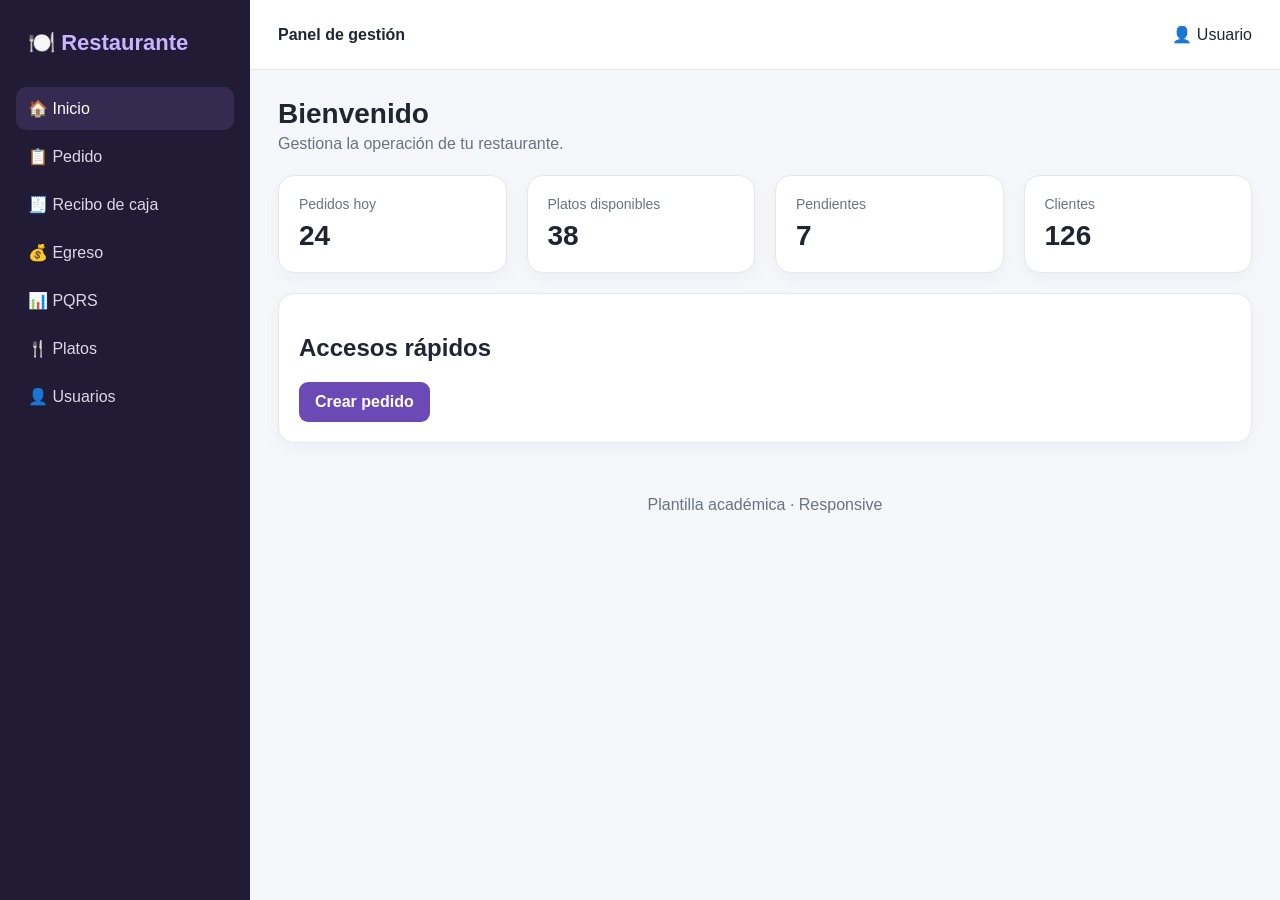
==== index.html @ 915c00a6 "Base inicial del proyecto" ====
<!doctype html><html lang="es"><head><meta charset="utf-8"><meta name="viewport" content="width=device-width,initial-scale=1"><title>Restaurante</title><link rel="stylesheet" href="css/style.css"></head><body><div class="app"><aside class="sidebar"><div class="brand">🍽️ <span>Restaurante</span></div><nav class="nav"><a class="active" href="index.html">🏠 Inicio</a><a href="pages/pedido.html">📋 Pedido</a><a href="#">🧾 Recibo de caja</a><a href="#">💰 Egreso</a><a href="#">📊 PQRS</a><a href="#">🍴 Platos</a><a href="#">👤 Usuarios</a></nav></aside><main class="main"><header class="topbar"><button class="menu-btn">☰</button><b>Panel de gestión</b><span>👤 Usuario</span></header><section class="content"><div class="page-head"><div><h1>Bienvenido</h1><p>Gestiona la operación de tu restaurante.</p></div></div><div class="grid cards"><div class="card"><div class="card-title">Pedidos hoy</div><div class="card-value">24</div></div><div class="card"><div class="card-title">Platos disponibles</div><div class="card-value">38</div></div><div class="card"><div class="card-title">Pendientes</div><div class="card-value">7</div></div><div class="card"><div class="card-title">Clientes</div><div class="card-value">126</div></div></div><div class="card" style="margin-top:20px"><h2>Accesos rápidos</h2><a class="btn btn-primary" href="pages/pedido.html">Crear pedido</a></div></section><div class="footer">Plantilla académica · Responsive</div></main></div><script src="js/app.js"></script></body></html>
---- css/style.css ----
*{box-sizing:border-box}body{margin:0;font-family:Arial,sans-serif;background:#f5f7fb;color:#202532}.app{display:flex;min-height:100vh}.sidebar{width:250px;background:#211b35;color:white;padding:22px 16px;position:fixed;inset:0 auto 0 0}.brand{font-size:22px;font-weight:700;padding:8px 12px 26px}.brand span{color:#c9b4ff}.nav a{display:block;color:#ddd7ea;text-decoration:none;padding:12px;border-radius:10px;margin:5px 0}.nav a:hover,.nav a.active{background:#352b50;color:#fff}.main{margin-left:250px;width:calc(100% - 250px)}.topbar{height:70px;background:white;border-bottom:1px solid #e5e7eb;display:flex;align-items:center;justify-content:space-between;padding:0 28px}.menu-btn{display:none;border:0;background:none;font-size:24px}.content{padding:28px;max-width:1400px;margin:auto}.page-head{display:flex;justify-content:space-between;align-items:center;margin-bottom:22px}.page-head h1{margin:0 0 5px;font-size:28px}.page-head p{margin:0;color:#6b7280}.grid{display:grid;gap:20px}.cards{grid-template-columns:repeat(4,1fr)}.card{background:white;border:1px solid #e5e7eb;border-radius:16px;padding:20px;box-shadow:0 5px 18px rgba(30,30,60,.04)}.card-title{color:#6b7280;font-size:14px}.card-value{font-size:28px;font-weight:700;margin-top:8px}.layout{grid-template-columns:1.5fr 1fr}.toolbar{display:flex;flex-wrap:wrap;gap:10px;margin-bottom:18px}input,select{width:100%;border:1px solid #e5e7eb;border-radius:9px;padding:11px 12px;background:#fff}.btn{border:0;border-radius:9px;padding:11px 16px;cursor:pointer;font-weight:600;text-decoration:none;display:inline-block}.btn-primary{background:#6c4ab6;color:white}.btn-light{background:#f0eef5;color:#202532}.product-grid{display:grid;grid-template-columns:repeat(3,1fr);gap:14px}.product{border:1px solid #e5e7eb;border-radius:13px;padding:15px}.product h3{margin:0 0 5px}.product p{margin:0 0 12px;color:#6b7280;font-size:13px}.price{font-weight:700;margin-bottom:10px}.total{display:flex;justify-content:space-between;font-size:19px;font-weight:700;border-top:1px solid #e5e7eb;padding-top:15px;margin-top:15px}.notice{padding:12px 14px;border-radius:10px;background:#f1edff;color:#50388a;margin-bottom:18px}.field{margin-bottom:15px}.field label{display:block;font-weight:600;font-size:14px;margin-bottom:7px}.footer{padding:25px;color:#6b7280;text-align:center}@media(max-width:1100px){.cards{grid-template-columns:repeat(2,1fr)}.layout{grid-template-columns:1fr}}@media(max-width:767px){.sidebar{transform:translateX(-100%);transition:.25s}.sidebar.open{transform:translateX(0)}.main{margin-left:0;width:100%}.menu-btn{display:block}.topbar{padding:0 16px}.content{padding:18px 14px}.page-head{align-items:flex-start;flex-direction:column;gap:15px}.cards,.product-grid{grid-template-columns:1fr}.page-head h1{font-size:23px}}
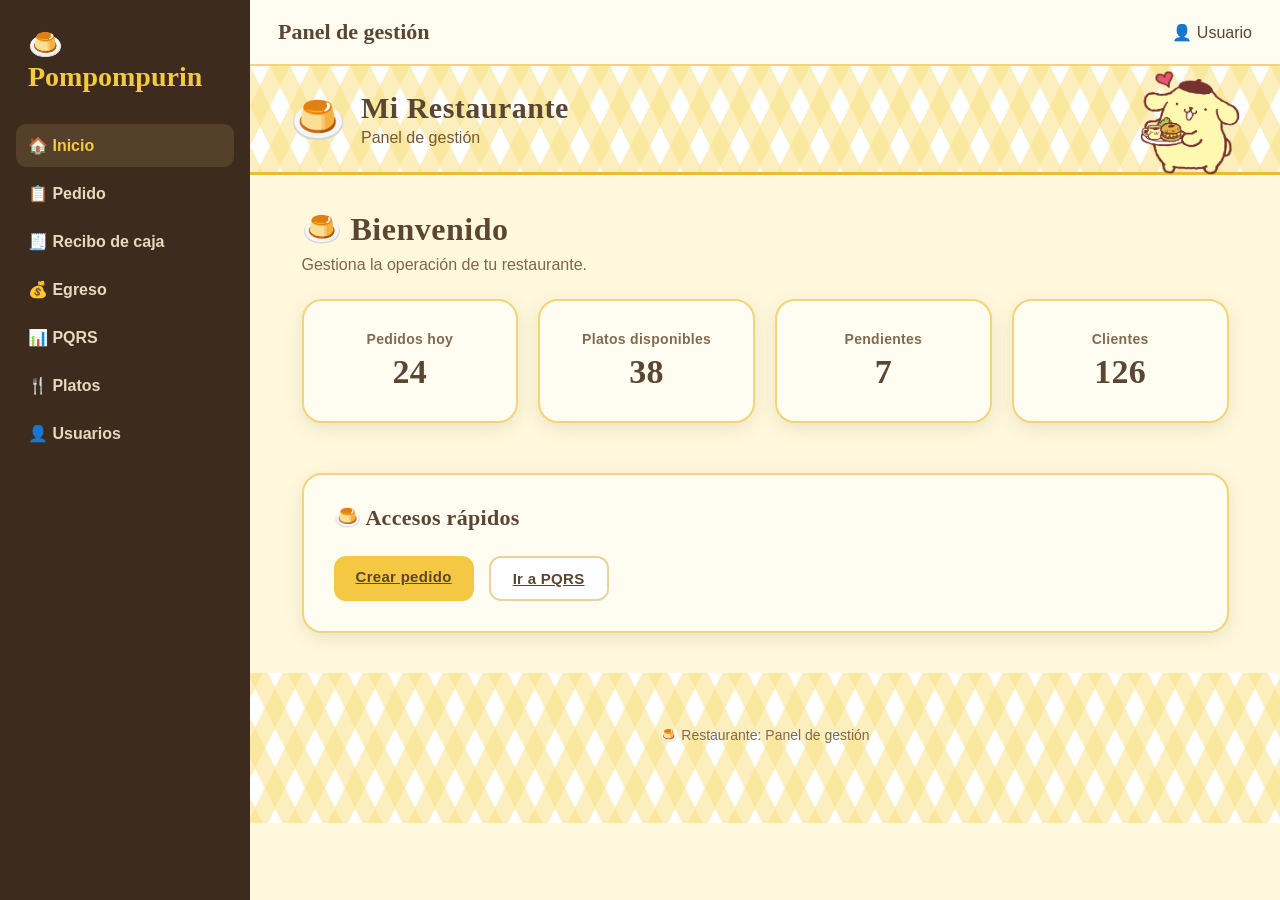
==== commit 1a13cb81: "Estiliza index.html al tema Pompompurin y extrae el dashboard a un componente compartido - Crea js/d" ====
--- a/index.html
+++ b/index.html
@@ -1 +1,97 @@
-<!doctype html><html lang="es"><head><meta charset="utf-8"><meta name="viewport" content="width=device-width,initial-scale=1"><title>Restaurante</title><link rel="stylesheet" href="css/style.css"></head><body><div class="app"><aside class="sidebar"><div class="brand">🍽️ <span>Restaurante</span></div><nav class="nav"><a class="active" href="index.html">🏠 Inicio</a><a href="pages/pedido.html">📋 Pedido</a><a href="#">🧾 Recibo de caja</a><a href="#">💰 Egreso</a><a href="#">📊 PQRS</a><a href="#">🍴 Platos</a><a href="#">👤 Usuarios</a></nav></aside><main class="main"><header class="topbar"><button class="menu-btn">☰</button><b>Panel de gestión</b><span>👤 Usuario</span></header><section class="content"><div class="page-head"><div><h1>Bienvenido</h1><p>Gestiona la operación de tu restaurante.</p></div></div><div class="grid cards"><div class="card"><div class="card-title">Pedidos hoy</div><div class="card-value">24</div></div><div class="card"><div class="card-title">Platos disponibles</div><div class="card-value">38</div></div><div class="card"><div class="card-title">Pendientes</div><div class="card-value">7</div></div><div class="card"><div class="card-title">Clientes</div><div class="card-value">126</div></div></div><div class="card" style="margin-top:20px"><h2>Accesos rápidos</h2><a class="btn btn-primary" href="pages/pedido.html">Crear pedido</a></div></section><div class="footer">Plantilla académica · Responsive</div></main></div><script src="js/app.js"></script></body></html>+<!DOCTYPE html>
+<html lang="es">
+
+<head>
+    <meta charset="UTF-8">
+    <meta name="viewport" content="width=device-width, initial-scale=1.0">
+
+    <title>Inicio | Pompompurin Restaurante</title>
+
+    <link rel="stylesheet" href="css/pedido.css">
+    <link rel="stylesheet" href="css/dashboard.css">
+</head>
+
+<body>
+
+    <div class="app">
+
+        <div id="dashboard-sidebar"></div>
+
+        <main class="main">
+
+            <div id="dashboard-topbar"></div>
+
+            <header class="encabezado">
+
+                <div class="logo">
+                    🍮
+                </div>
+                <img src="img/comida.png" alt="Pompompurin">
+
+                <div>
+                    <h1>Mi Restaurante</h1>
+                    <p>Panel de gestión</p>
+                </div>
+
+            </header>
+
+            <!-- contenido principal -->
+            <div class="contenedor">
+
+                <div class="titulo">
+                    <h2>🍮 Bienvenido</h2>
+                    <p>Gestiona la operación de tu restaurante.</p>
+                </div>
+
+                <!-- métricas -->
+                <div class="metricas">
+
+                    <section class="tarjeta metrica">
+                        <div class="metrica-title">Pedidos hoy</div>
+                        <div class="metrica-value">24</div>
+                    </section>
+
+                    <section class="tarjeta metrica">
+                        <div class="metrica-title">Platos disponibles</div>
+                        <div class="metrica-value">38</div>
+                    </section>
+
+                    <section class="tarjeta metrica">
+                        <div class="metrica-title">Pendientes</div>
+                        <div class="metrica-value">7</div>
+                    </section>
+
+                    <section class="tarjeta metrica">
+                        <div class="metrica-title">Clientes</div>
+                        <div class="metrica-value">126</div>
+                    </section>
+
+                </div>
+
+                <!-- accesos rápidos -->
+                <section class="tarjeta">
+                    <h3>🍮 Accesos rápidos</h3>
+                    <div class="acciones" style="justify-content:flex-start">
+                        <a class="btn guardar" href="pages/pedido.html">Crear pedido</a>
+                        <a class="btn cancelar" href="pages/PQRS.html">Ir a PQRS</a>
+                    </div>
+                </section>
+
+            </div>
+
+            <!--pie de paginaaaaa-->
+            <footer>
+                <p>🍮 Restaurante: Panel de gestión</p>
+            </footer>
+
+        </main>
+    </div>
+
+    <script src="js/dashboard.js"></script>
+    <script>
+        montarDashboard({ activo: 'inicio', base: '', titulo: 'Panel de gestión' });
+    </script>
+
+</body>
+
+</html>
--- a/css/pedido.css
+++ b/css/pedido.css
@@ -0,0 +1,426 @@
+@import url('https://fonts.googleapis.com/css2?family=Dancing+Script:wght@500;600;700&display=swap');
+
+.encabezado h1,
+.titulo h2,
+.tarjeta h3,
+.tarjeta-resumen h3 {
+    font-family: "Dancing Script", cursive;
+}
+
+/*-------Pompompurin*/ 
+
+body {
+    margin: 0;
+    background-color: #fff8dc;
+    font-family: "Trebuchet MS", Arial, sans-serif;
+    color: #5a4632;
+}
+
+/*---- class encabezado*/
+
+.encabezado {
+    padding: 25px 40px;
+    display: flex;
+    align-items: center;
+    gap: 15px;
+    border-bottom: 3px solid #e8bd32;
+
+    background-image: url("../img/cuadros.jpg");
+    background-size: 400px 400px;
+}
+
+.encabezado img {
+    position: absolute;
+    right: 40px;
+    top: 5px;
+    width: 100px;
+    height: auto;
+}
+
+.logo {
+    font-size: 45px;
+}
+
+.encabezado h1 {
+    margin: 0;
+    color: #5a4632;
+    font-size: 30px;
+    font-weight: 700;
+    letter-spacing: 0.5px;
+}
+
+.encabezado p {
+    margin: 4px 0 0;
+    color: #76583a;
+    font-size: 16px;
+}
+
+/*---contenedor principal*/
+
+.contenedor {
+    width:90%;
+    max-width:1000px;
+    margin:35px auto;
+
+}
+
+/*--titulo--*/
+
+.titulo {
+    margin-bottom:25px;
+}
+
+.titulo h2 {
+    margin-bottom: 8px;
+    color: #5a4632;
+    font-size: 32px;
+    font-weight: 700;
+    letter-spacing: 0.5px;
+}
+
+.titulo p {
+    margin: 0;
+    color: #80664a;
+}
+
+/* ------- tarjetas */
+
+.tarjeta,
+.tarjeta-resumen {
+    background-color: #fffdf2;
+    border-radius: 20px;
+    padding: 30px;
+    margin-bottom: 25px;
+    box-shadow: 0 5px 18px rgba(90, 70, 50, 0.12);
+    border: 2px solid #f3d477;
+    font-weight: 700;
+    letter-spacing: 0.3px;
+}
+
+.tarjeta h3,
+.tarjeta-resumen h3 {
+    margin-top: 0;
+    margin-bottom: 25px;
+    color: #5a4632;
+    font-size: 22px;
+}
+
+/*-------formulario*/
+
+.formulario {
+    display: grid;
+    grid-template-columns: repeat(2, 1fr);
+    gap: 20px;
+}
+
+.campo {
+    display: flex;
+    flex-direction: column;
+    gap: 8px;
+}
+
+.campo label {
+    font-weight: bold;
+    color: #5a4632;
+}
+
+.campo input,
+.campo select {
+    width: 100%;
+    box-sizing: border-box;
+    padding: 12px 14px;
+    border: 2px solid #eadca8;
+    border-radius: 10px;
+    background-color: #fff;
+    color: #5a4632;
+    font-size: 15px;
+}
+
+/* Efecto al seleccionar un campo */
+
+.campo input:focus,
+.campo select:focus {
+    outline: none;
+    border-color: #e5b93f;
+    box-shadow: 0 0 0 3px rgba(229, 185, 63, 0.20);
+}
+
+/* ------- botones*/
+
+.acciones {
+    display: flex;
+    justify-content: flex-end;
+    gap: 15px;
+    margin-top: 20px;
+}
+
+.btn {
+    border: none;
+    border-radius: 12px;
+    padding: 12px 22px;
+    font-size: 15px;
+    font-weight: bold;
+    cursor: pointer;
+}
+
+.cancelar {
+    background-color: #fff;
+    color: #5a4632;
+    border: 2px solid #e8d49a;
+}
+
+.guardar {
+    background-color: #f4c842;
+    color: #5a4632;
+}
+
+.guardar:hover {
+    background-color: #e9b92e;
+}
+
+/* ------- pie de pagina*/
+
+footer {
+    width: 100%;
+    min-height: 150px;
+    box-sizing: border-box;
+
+    text-align: center;
+    padding: 40px 20px;
+    margin-top: 40px;
+
+    color: #806b50;
+    font-size: 14px;
+
+    background-image: url("../img/cuadros.jpg");
+    background-size: 400px 400px;
+    background-position: center;
+    background-repeat: repeat;
+}
+/* ------- campo del formulario*/
+
+.campo input::placeholder {
+    color: #b8a98e;
+}
+
+/* ------- resumen- */
+
+.Pedido-vacio {
+    text-align: center;
+    padding: 25px;
+    color: #806b50;
+}
+
+.icono-pedido {
+    font-size: 45px;
+    margin-bottom: 10px;
+}
+
+.Pedido-vacio p {
+    font-weight: bold;
+    margin-bottom: 8px;
+}
+
+.Pedido-vacio span {
+    font-size: 14px;
+}
+
+.total {
+    display: flex;
+    justify-content: space-between;
+    align-items: center;
+    border-top: 2px solid #eadca8;
+    padding-top: 18px;
+    margin-top: 15px;
+    font-size: 20px;
+    color: #5a4632;
+}
+
+/*----Para celulares o tablets-//
+
+/* =========================================
+   DISEÑO RESPONSIVE
+   ========================================= */
+
+/* Tablets */
+@media screen and (max-width: 768px) {
+
+    .encabezado {
+        padding: 20px;
+        gap: 10px;
+    }
+
+    .encabezado img {
+        right: 20px;
+        top: 10px;
+        width: 75px;
+    }
+
+    .encabezado h1 {
+        font-size: 26px;
+    }
+
+    .encabezado p {
+        font-size: 14px;
+    }
+
+    .contenedor {
+        width: 90%;
+        margin: 25px auto;
+    }
+
+    .titulo h2 {
+        font-size: 28px;
+    }
+
+    .tarjeta,
+    .tarjeta-resumen {
+        padding: 22px;
+    }
+
+    .formulario {
+        grid-template-columns: 1fr;
+        gap: 18px;
+    }
+
+    .acciones {
+        justify-content: center;
+        flex-wrap: wrap;
+    }
+}
+
+/* CELULARES----*/
+@media screen and (max-width: 480px) {
+
+    /* Encabezado */
+    .encabezado {
+        padding: 15px;
+        min-height: 75px;
+        position: relative;
+    }
+
+    .logo {
+        font-size: 35px;
+    }
+
+    .encabezado h1 {
+        font-size: 23px;
+    }
+
+    .encabezado p {
+        font-size: 13px;
+    }
+
+    /* Pompompurin no se sale ni se descuadra */
+    .encabezado img {
+        position: absolute;
+        right: 10px;
+        top: 10px;
+        width: 60px;
+        height: auto;
+    }
+
+
+    /* Contenido */
+    .contenedor {
+        width: 92%;
+        margin: 20px auto;
+    }
+
+
+    /* Titulo */
+    .titulo {
+        margin-bottom: 20px;
+    }
+
+    .titulo h2 {
+        font-size: 25px;
+        padding-right: 10px;
+    }
+
+    .titulo p {
+        font-size: 14px;
+        line-height: 1.5;
+    }
+
+
+    /* Tarjetas: UNA SOLA COLUMNA */
+    .tarjeta,
+    .tarjeta-resumen {
+        width: 100%;
+        box-sizing: border-box;
+        padding: 18px;
+        border-radius: 15px;
+        margin-bottom: 18px;
+    }
+
+    .tarjeta h3,
+    .tarjeta-resumen h3 {
+        font-size: 20px;
+        margin-bottom: 20px;
+    }
+
+
+    /* Formulario */
+    .formulario {
+        grid-template-columns: 1fr;
+        gap: 15px;
+    }
+
+    .campo input,
+    .campo select {
+        width: 100%;
+        font-size: 14px;
+        padding: 11px 12px;
+    }
+
+
+    /* Materia prima */
+    .materia-label {
+        font-size: 14px;
+        line-height: 1.3;
+    }
+
+    /* Resumen */
+    .Pedido-vacio {
+        padding: 18px 10px;
+    }
+
+    .icono-pedido {
+        font-size: 38px;
+    }
+
+    .Pedido-vacio p {
+        font-size: 14px;
+    }
+
+    .Pedido-vacio span {
+        font-size: 13px;
+        line-height: 1.4;
+    }
+
+    /* Total */
+    .total {
+        font-size: 18px;
+        padding-top: 15px;
+    }
+
+    /* Botones */
+    .acciones {
+        flex-direction: column;
+        gap: 10px;
+        margin-top: 15px;
+    }
+
+    .btn {
+        width: 100%;
+        padding: 12px;
+    }
+
+    /* Pie de pagina */
+    footer {
+        min-height: 120px;
+        padding: 30px 15px;
+        font-size: 13px;
+    }
+}
--- a/css/dashboard.css
+++ b/css/dashboard.css
@@ -0,0 +1,149 @@
+/* ================================================================
+   Dashboard Pompompurin — layout compartido (sidebar + topbar)
+   Se combina con pedido.css/pqrs.css/recibo.css/Comprobante.css,
+   que aportan el resto del tema (tarjetas, formularios, botones).
+   Se monta con js/dashboard.js -> montarDashboard({...})
+   ================================================================ */
+
+.app {
+    display: flex;
+    min-height: 100vh;
+}
+
+/* ---- Barra lateral ---- */
+.sidebar {
+    width: 250px;
+    background: #3d2c1d;
+    color: #f1e4c3;
+    padding: 22px 16px;
+    position: fixed;
+    inset: 0 auto 0 0;
+    overflow-y: auto;
+    box-sizing: border-box;
+    z-index: 30;
+}
+
+.sidebar .brand {
+    font-family: "Dancing Script", cursive;
+    font-size: 28px;
+    font-weight: 700;
+    padding: 6px 12px 26px;
+    color: #fff;
+}
+
+.sidebar .brand span {
+    color: #f4c842;
+}
+
+.sidebar .nav a {
+    display: block;
+    color: #e7d9bd;
+    text-decoration: none;
+    font-weight: 600;
+    padding: 12px;
+    border-radius: 10px;
+    margin: 5px 0;
+}
+
+.sidebar .nav a:hover,
+.sidebar .nav a.active {
+    background: #55402a;
+    color: #f4c842;
+}
+
+/* ---- Contenido principal ---- */
+.main {
+    margin-left: 250px;
+    width: calc(100% - 250px);
+    box-sizing: border-box;
+}
+
+/* ---- Barra superior ---- */
+.topbar {
+    height: 66px;
+    background: #fffdf2;
+    border-bottom: 2px solid #f3d477;
+    display: flex;
+    align-items: center;
+    justify-content: space-between;
+    padding: 0 28px;
+    box-sizing: border-box;
+}
+
+.topbar b {
+    font-family: "Dancing Script", cursive;
+    font-size: 22px;
+    font-weight: 700;
+    color: #5a4632;
+}
+
+.menu-btn {
+    display: none;
+    border: 0;
+    background: none;
+    font-size: 24px;
+    color: #5a4632;
+    cursor: pointer;
+}
+
+/* El encabezado Pompompurin de cada vista necesita quedar posicionado
+   para que su imagen (position:absolute) se ancle a él y no al viewport */
+.encabezado {
+    position: relative;
+}
+
+/* ---- Tarjetas de métricas (usadas en Inicio) ---- */
+.metricas {
+    display: grid;
+    grid-template-columns: repeat(4, 1fr);
+    gap: 20px;
+    margin-bottom: 25px;
+}
+
+.metrica {
+    text-align: center;
+}
+
+.metrica-title {
+    color: #806b50;
+    font-size: 14px;
+    font-weight: 700;
+}
+
+.metrica-value {
+    font-family: "Dancing Script", cursive;
+    font-size: 34px;
+    font-weight: 700;
+    color: #5a4632;
+    margin-top: 6px;
+}
+
+/* ---- Responsive ---- */
+@media (max-width: 1100px) {
+    .metricas {
+        grid-template-columns: repeat(2, 1fr);
+    }
+}
+
+@media (max-width: 767px) {
+    .sidebar {
+        transform: translateX(-100%);
+        transition: .25s;
+    }
+    .sidebar.open {
+        transform: translateX(0);
+    }
+    .main {
+        margin-left: 0;
+        width: 100%;
+    }
+    .menu-btn {
+        display: block;
+    }
+    .topbar {
+        padding: 0 16px;
+    }
+    .metricas {
+        grid-template-columns: 1fr;
+    }
+}
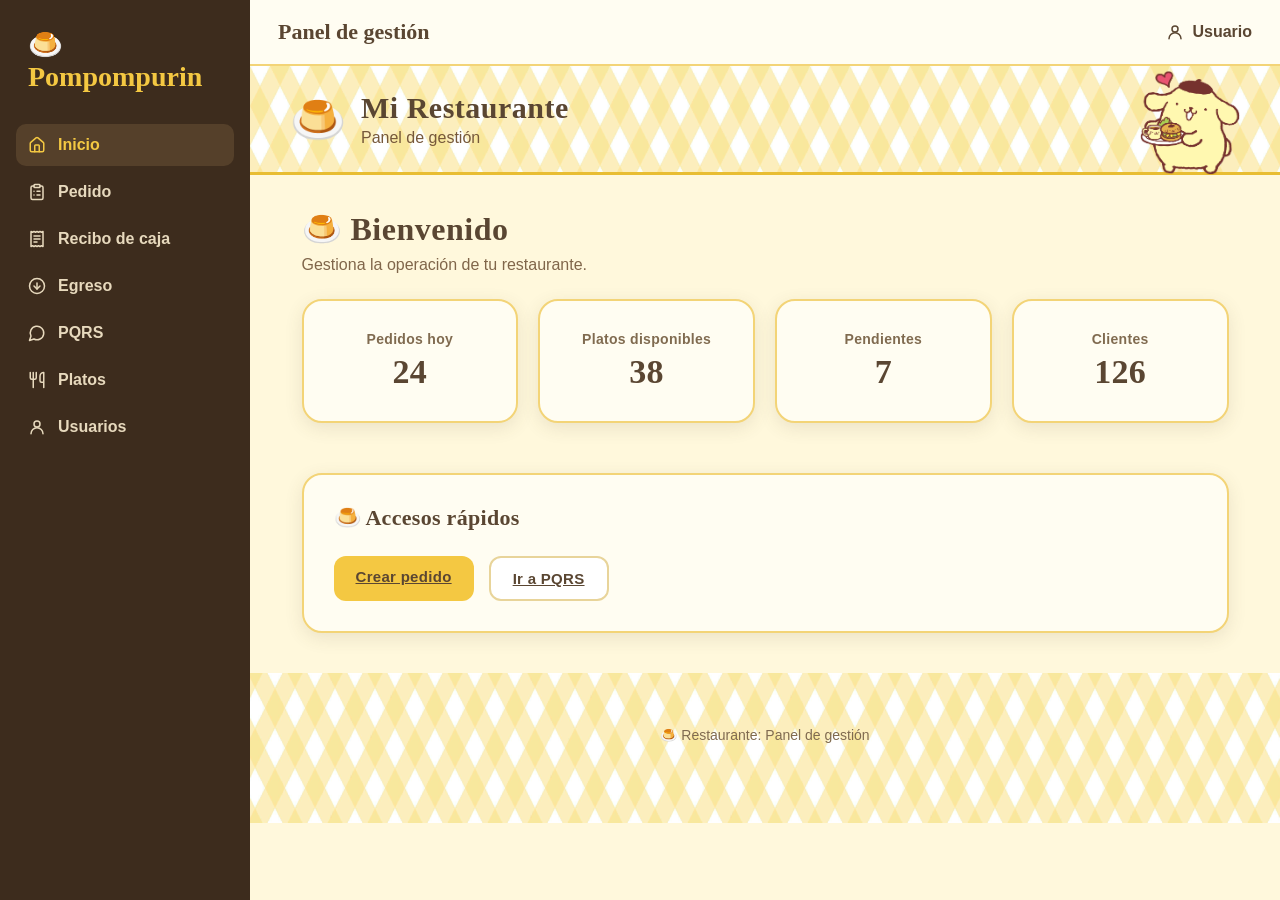
==== commit 1fad3fd2: "Pasada de responsive profesional en todas las vistas Pompompurin y PQRS a SVG - Crea css/responsive." ====
--- a/index.html
+++ b/index.html
@@ -9,6 +9,7 @@
 
     <link rel="stylesheet" href="css/pedido.css">
     <link rel="stylesheet" href="css/dashboard.css">
+    <link rel="stylesheet" href="css/responsive.css">
 </head>
 
 <body>
--- a/css/pedido.css
+++ b/css/pedido.css
@@ -236,191 +236,5 @@
     color: #5a4632;
 }
 
-/*----Para celulares o tablets-//
-
-/* =========================================
-   DISEÑO RESPONSIVE
-   ========================================= */
-
-/* Tablets */
-@media screen and (max-width: 768px) {
-
-    .encabezado {
-        padding: 20px;
-        gap: 10px;
-    }
-
-    .encabezado img {
-        right: 20px;
-        top: 10px;
-        width: 75px;
-    }
-
-    .encabezado h1 {
-        font-size: 26px;
-    }
-
-    .encabezado p {
-        font-size: 14px;
-    }
-
-    .contenedor {
-        width: 90%;
-        margin: 25px auto;
-    }
-
-    .titulo h2 {
-        font-size: 28px;
-    }
-
-    .tarjeta,
-    .tarjeta-resumen {
-        padding: 22px;
-    }
-
-    .formulario {
-        grid-template-columns: 1fr;
-        gap: 18px;
-    }
-
-    .acciones {
-        justify-content: center;
-        flex-wrap: wrap;
-    }
-}
-
-/* CELULARES----*/
-@media screen and (max-width: 480px) {
-
-    /* Encabezado */
-    .encabezado {
-        padding: 15px;
-        min-height: 75px;
-        position: relative;
-    }
-
-    .logo {
-        font-size: 35px;
-    }
-
-    .encabezado h1 {
-        font-size: 23px;
-    }
-
-    .encabezado p {
-        font-size: 13px;
-    }
-
-    /* Pompompurin no se sale ni se descuadra */
-    .encabezado img {
-        position: absolute;
-        right: 10px;
-        top: 10px;
-        width: 60px;
-        height: auto;
-    }
-
-
-    /* Contenido */
-    .contenedor {
-        width: 92%;
-        margin: 20px auto;
-    }
-
-
-    /* Titulo */
-    .titulo {
-        margin-bottom: 20px;
-    }
-
-    .titulo h2 {
-        font-size: 25px;
-        padding-right: 10px;
-    }
-
-    .titulo p {
-        font-size: 14px;
-        line-height: 1.5;
-    }
-
-
-    /* Tarjetas: UNA SOLA COLUMNA */
-    .tarjeta,
-    .tarjeta-resumen {
-        width: 100%;
-        box-sizing: border-box;
-        padding: 18px;
-        border-radius: 15px;
-        margin-bottom: 18px;
-    }
-
-    .tarjeta h3,
-    .tarjeta-resumen h3 {
-        font-size: 20px;
-        margin-bottom: 20px;
-    }
-
-
-    /* Formulario */
-    .formulario {
-        grid-template-columns: 1fr;
-        gap: 15px;
-    }
-
-    .campo input,
-    .campo select {
-        width: 100%;
-        font-size: 14px;
-        padding: 11px 12px;
-    }
-
-
-    /* Materia prima */
-    .materia-label {
-        font-size: 14px;
-        line-height: 1.3;
-    }
-
-    /* Resumen */
-    .Pedido-vacio {
-        padding: 18px 10px;
-    }
-
-    .icono-pedido {
-        font-size: 38px;
-    }
-
-    .Pedido-vacio p {
-        font-size: 14px;
-    }
-
-    .Pedido-vacio span {
-        font-size: 13px;
-        line-height: 1.4;
-    }
-
-    /* Total */
-    .total {
-        font-size: 18px;
-        padding-top: 15px;
-    }
-
-    /* Botones */
-    .acciones {
-        flex-direction: column;
-        gap: 10px;
-        margin-top: 15px;
-    }
-
-    .btn {
-        width: 100%;
-        padding: 12px;
-    }
-
-    /* Pie de pagina */
-    footer {
-        min-height: 120px;
-        padding: 30px 15px;
-        font-size: 13px;
-    }
-}+/* El diseño responsive de .encabezado, .tarjeta, .formulario, etc. vive
+   en css/responsive.css, compartido por todas las vistas Pompompurin. */
--- a/css/dashboard.css
+++ b/css/dashboard.css
@@ -36,7 +36,9 @@
 }
 
 .sidebar .nav a {
-    display: block;
+    display: flex;
+    align-items: center;
+    gap: 12px;
     color: #e7d9bd;
     text-decoration: none;
     font-weight: 600;
@@ -45,6 +47,10 @@
     margin: 5px 0;
 }
 
+.sidebar .nav a svg {
+    flex-shrink: 0;
+}
+
 .sidebar .nav a:hover,
 .sidebar .nav a.active {
     background: #55402a;
@@ -75,15 +81,49 @@
     font-size: 22px;
     font-weight: 700;
     color: #5a4632;
+    white-space: nowrap;
+    overflow: hidden;
+    text-overflow: ellipsis;
 }
 
 .menu-btn {
     display: none;
+    align-items: center;
+    justify-content: center;
     border: 0;
     background: none;
-    font-size: 24px;
     color: #5a4632;
     cursor: pointer;
+    padding: 8px;
+    border-radius: 8px;
+}
+.menu-btn:hover {
+    background: #f1edd8;
+}
+
+/* ---- Usuario (topbar) ---- */
+.topbar-user {
+    display: flex;
+    align-items: center;
+    gap: 8px;
+    color: #5a4632;
+    font-weight: 600;
+    white-space: nowrap;
+}
+
+/* ---- Overlay que oscurece el contenido al abrir el menú en móvil ---- */
+.sidebar-backdrop {
+    position: fixed;
+    inset: 0;
+    background: rgba(20, 12, 4, .45);
+    opacity: 0;
+    pointer-events: none;
+    transition: opacity .2s ease;
+    z-index: 25;
+}
+.sidebar-backdrop.visible {
+    opacity: 1;
+    pointer-events: auto;
 }
 
 /* El encabezado Pompompurin de cada vista necesita quedar posicionado
@@ -138,12 +178,23 @@
         width: 100%;
     }
     .menu-btn {
-        display: block;
+        display: flex;
     }
     .topbar {
-        padding: 0 16px;
+        padding: 0 14px;
+        gap: 10px;
+    }
+    .topbar b {
+        font-size: 19px;
     }
     .metricas {
         grid-template-columns: 1fr;
     }
 }
+
+/* Pantallas muy angostas: solo el ícono de usuario, sin el texto */
+@media (max-width: 400px) {
+    .topbar-user span {
+        display: none;
+    }
+}
--- a/css/responsive.css
+++ b/css/responsive.css
@@ -0,0 +1,164 @@
+/* ================================================================
+   Responsive Pompompurin — reglas compartidas por TODAS las vistas
+   del tema (encabezado, tarjetas, formularios, botones, PQRS...).
+
+   Se incluye de última en cada página, después de su hoja de tema
+   (pedido.css / pqrs.css / recibo.css / Comprobante.css) y de
+   dashboard.css, para poder ajustar cualquiera de esos componentes
+   en los mismos dos puntos de quiebre: tablet (≤768px) y celular
+   (≤480px). Así evitamos mantener los mismos breakpoints repetidos
+   —y desincronizados— en cuatro hojas distintas.
+   ================================================================ */
+
+/* ---- Salvaguarda global: nada debe desbordar el ancho de pantalla ---- */
+* {
+    box-sizing: border-box;
+}
+html, body {
+    max-width: 100%;
+    overflow-x: hidden;
+}
+img {
+    max-width: 100%;
+    height: auto;
+}
+
+/* ---- Tablets (≤768px) ---- */
+@media screen and (max-width: 768px) {
+
+    .encabezado {
+        padding: 20px;
+        gap: 10px;
+    }
+    .encabezado img {
+        right: 20px;
+        top: 10px;
+        width: 75px;
+    }
+    .encabezado h1 { font-size: 26px; }
+    .encabezado p  { font-size: 14px; }
+
+    .contenedor {
+        width: 92%;
+        margin: 25px auto;
+    }
+    .titulo h2 { font-size: 28px; }
+
+    .tarjeta,
+    .tarjeta-resumen {
+        padding: 22px;
+    }
+
+    .formulario {
+        grid-template-columns: 1fr;
+        gap: 18px;
+    }
+    .formulario .campo-full,
+    .campo-ancho {
+        grid-column: 1 / -1;
+    }
+
+    .acciones {
+        justify-content: center;
+        flex-wrap: wrap;
+    }
+
+    /* PQRS */
+    .tipo-grid { grid-template-columns: repeat(2, 1fr); }
+    .resultado-header { flex-direction: column; }
+    .tabs { justify-content: center; }
+
+    /* Comprobante de Egreso: el botón de cerrar sesión ya no fuerza
+       el ancho del encabezado en pantallas medianas */
+    .cerrar-sesion { margin-left: 0; }
+}
+
+/* ---- Celulares (≤480px) ---- */
+@media screen and (max-width: 480px) {
+
+    .encabezado {
+        padding: 15px;
+        min-height: 75px;
+        flex-wrap: wrap;
+    }
+    .logo { font-size: 35px; }
+    .encabezado h1 { font-size: 23px; }
+    .encabezado p  { font-size: 13px; }
+    .encabezado img {
+        right: 10px;
+        top: 10px;
+        width: 60px;
+    }
+    .cerrar-sesion {
+        width: 100%;
+    }
+    .cerrar-sesion .btn {
+        width: 100%;
+    }
+
+    .contenedor {
+        width: 94%;
+        margin: 20px auto;
+    }
+    .titulo { margin-bottom: 20px; }
+    .titulo h2 { font-size: 25px; padding-right: 10px; }
+    .titulo p  { font-size: 14px; line-height: 1.5; }
+
+    .tarjeta,
+    .tarjeta-resumen {
+        width: 100%;
+        padding: 18px;
+        border-radius: 15px;
+        margin-bottom: 18px;
+    }
+    .tarjeta h3,
+    .tarjeta-resumen h3 {
+        font-size: 20px;
+        margin-bottom: 20px;
+    }
+
+    .formulario { grid-template-columns: 1fr; gap: 15px; }
+    .campo input,
+    .campo select,
+    .campo textarea {
+        font-size: 14px;
+        padding: 11px 12px;
+    }
+    .materia-label { font-size: 14px; line-height: 1.3; }
+
+    .Pedido-vacio { padding: 18px 10px; }
+    .icono-pedido { font-size: 38px; }
+    .Pedido-vacio p { font-size: 14px; }
+    .Pedido-vacio span { font-size: 13px; line-height: 1.4; }
+    .total { font-size: 18px; padding-top: 15px; }
+
+    .acciones {
+        flex-direction: column;
+        gap: 10px;
+        margin-top: 15px;
+    }
+    .acciones .btn { width: 100%; }
+
+    footer {
+        min-height: 120px;
+        padding: 30px 15px;
+        font-size: 13px;
+    }
+
+    /* PQRS */
+    .tipo-grid { grid-template-columns: repeat(2, 1fr); gap: 10px; }
+    .tipo-card { padding: 14px 8px; }
+    .tipo-desc { display: none; } /* deja las tarjetas cómodas y legibles en pantallas muy chicas */
+    .tabs { gap: 4px; }
+    .tab-btn { padding: 10px 12px; font-size: 13px; }
+    .consulta-row { flex-direction: column; align-items: stretch; }
+    .consulta-row .btn { width: 100%; }
+    .historial-toolbar { flex-direction: column; align-items: stretch; }
+    .historial-toolbar .btn { justify-content: center; }
+    .radicado-num { font-size: 32px; }
+}
+
+/* ---- Pantallas grandes: evita que las tarjetas se estiren en exceso ---- */
+@media screen and (min-width: 1400px) {
+    .contenedor { max-width: 1100px; }
+}
